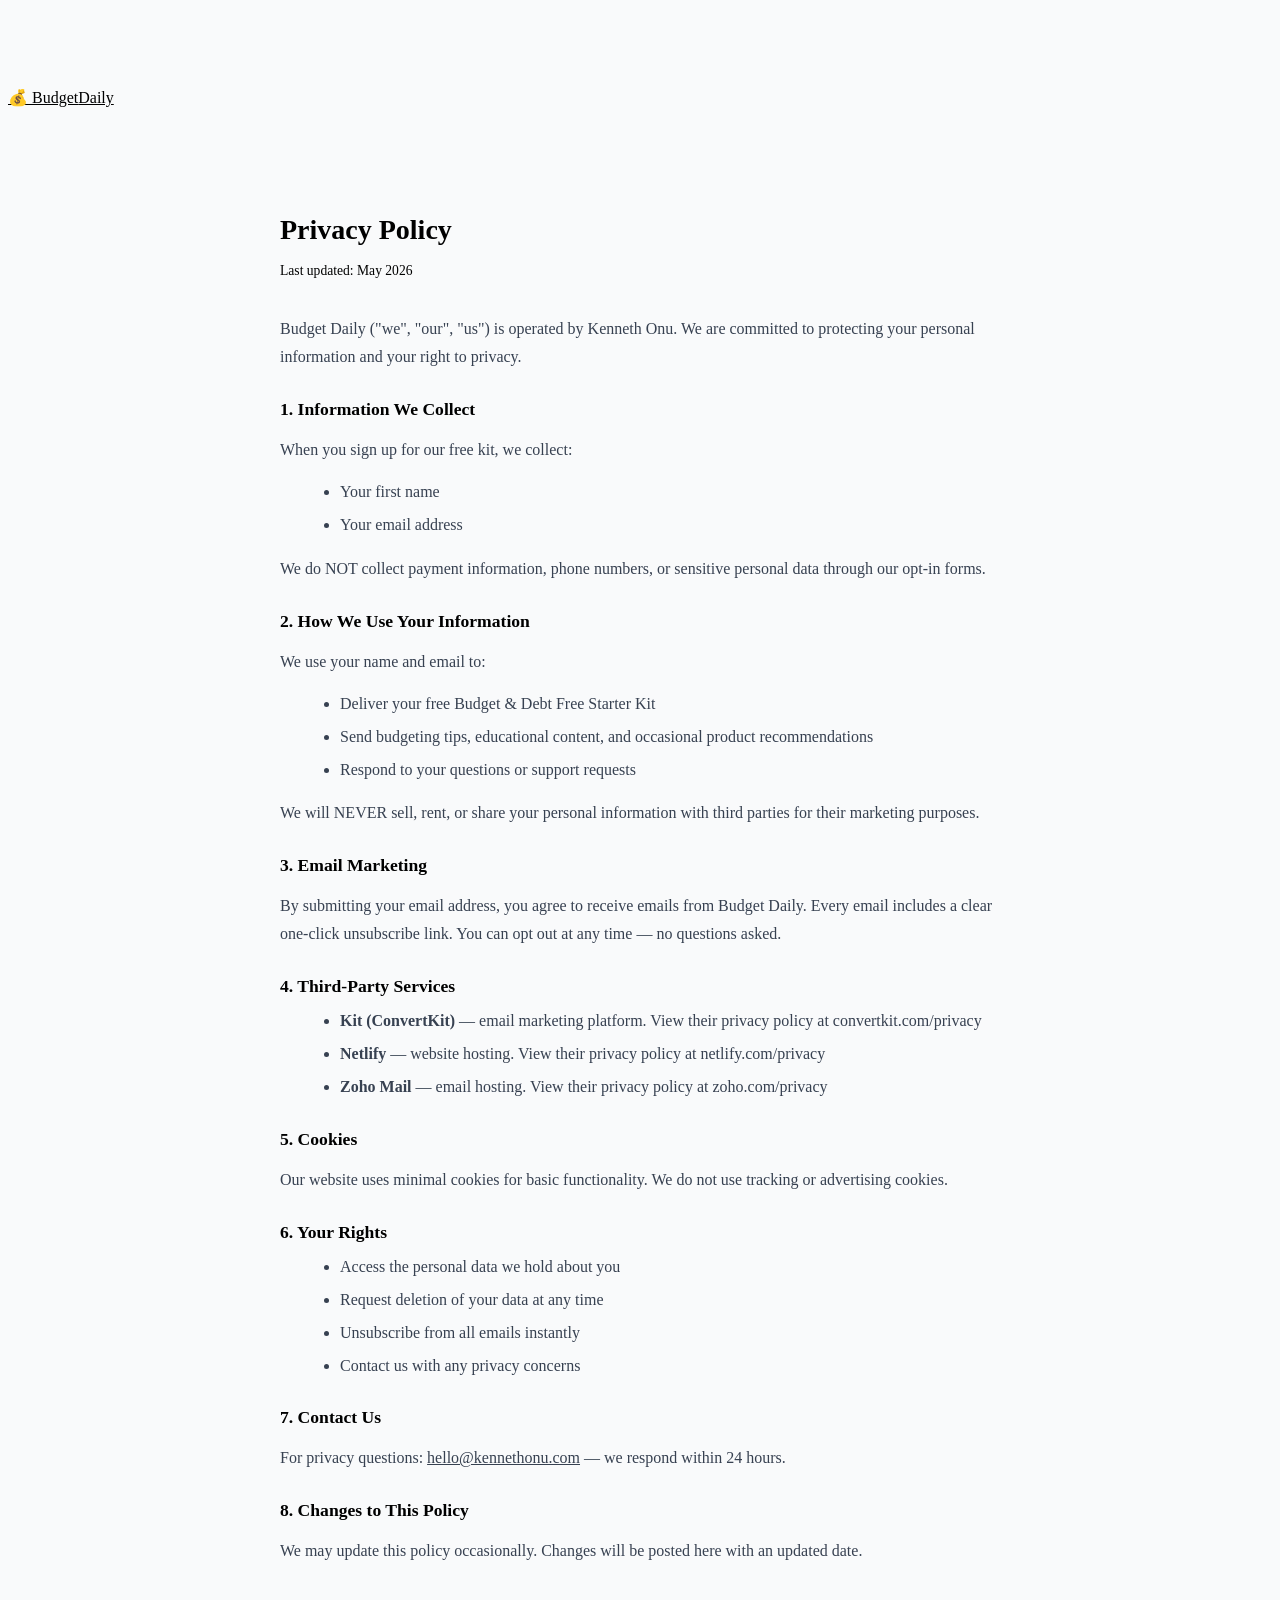
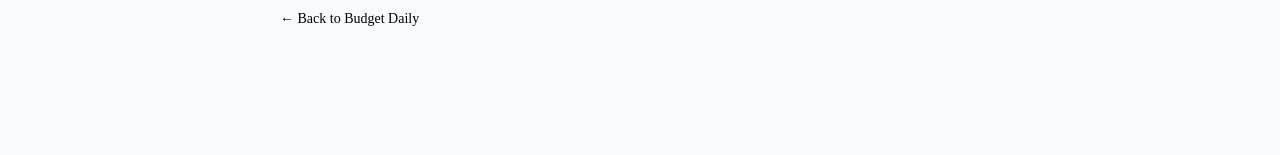
==== public/privacy/index.html @ 5ba5a033 "Initial page setup" ====
<!doctype html>
<html lang="en">
  <head>
    <meta charset="UTF-8" />
    <meta name="viewport" content="width=device-width, initial-scale=1.0" />
    <title>Privacy Policy — Budget Daily</title>
    <meta
      name="description"
      content="Privacy policy for Budget Daily by Kenneth Onu."
    />
    <link
      href="https://fonts.googleapis.com/css2?family=Poppins:wght@600;700;800&family=DM+Sans:wght@400;500&display=swap"
      rel="stylesheet"
    />
    <link rel="stylesheet" href="/assets/css/shared.css" />
    <link
      rel="icon"
      href="data:image/svg+xml,<svg xmlns='http://www.w3.org/2000/svg' viewBox='0 0 100 100'><text y='.9em' font-size='90'>💰</text></svg>"
    />
    <style>
      /* ── Page-specific styles (too small to warrant separate file) ── */
      body {
        background: #f9fafb;
        padding-top: 80px;
      }
      .doc-container {
        max-width: 720px;
        margin: 40px auto 80px;
        background: var(--white);
        border-radius: var(--radius-md);
        padding: 48px;
        box-shadow: var(--shadow-sm);
      }
      @media (max-width: 600px) {
        .doc-container {
          padding: 32px 24px;
        }
      }
      h1 {
        font-family: var(--font-heading);
        font-size: 1.75rem;
        font-weight: 800;
        margin-bottom: 8px;
      }
      h2 {
        font-family: var(--font-heading);
        font-size: 1.1rem;
        font-weight: 700;
        margin: 28px 0 10px;
        color: var(--green);
      }
      p {
        margin-bottom: 14px;
        color: #374151;
        line-height: 1.75;
      }
      ul {
        margin: 0 0 14px 20px;
        color: #374151;
      }
      li {
        margin-bottom: 6px;
        line-height: 1.7;
      }
      a {
        color: var(--green);
      }
      .updated {
        font-size: 0.85rem;
        color: var(--gray);
        margin-bottom: 32px;
      }
      .back-link {
        display: inline-flex;
        align-items: center;
        gap: 6px;
        color: var(--gray);
        text-decoration: none;
        font-size: 0.875rem;
        margin-top: 32px;
      }
      .back-link:hover {
        color: var(--green);
      }
    </style>
  </head>
  <body>
    <!-- Shared nav -->
    <nav class="nav">
      <a href="/starter-kit" class="nav-logo">💰 Budget<span>Daily</span></a>
    </nav>

    <div class="doc-container">
      <h1>Privacy Policy</h1>
      <p class="updated">Last updated: May 2026</p>

      <p>
        Budget Daily ("we", "our", "us") is operated by Kenneth Onu. We are
        committed to protecting your personal information and your right to
        privacy.
      </p>

      <h2>1. Information We Collect</h2>
      <p>When you sign up for our free kit, we collect:</p>
      <ul>
        <li>Your first name</li>
        <li>Your email address</li>
      </ul>
      <p>
        We do NOT collect payment information, phone numbers, or sensitive
        personal data through our opt-in forms.
      </p>

      <h2>2. How We Use Your Information</h2>
      <p>We use your name and email to:</p>
      <ul>
        <li>Deliver your free Budget &amp; Debt Free Starter Kit</li>
        <li>
          Send budgeting tips, educational content, and occasional product
          recommendations
        </li>
        <li>Respond to your questions or support requests</li>
      </ul>
      <p>
        We will NEVER sell, rent, or share your personal information with third
        parties for their marketing purposes.
      </p>

      <h2>3. Email Marketing</h2>
      <p>
        By submitting your email address, you agree to receive emails from
        Budget Daily. Every email includes a clear one-click unsubscribe link.
        You can opt out at any time — no questions asked.
      </p>

      <h2>4. Third-Party Services</h2>
      <ul>
        <li>
          <strong>Kit (ConvertKit)</strong> — email marketing platform. View
          their privacy policy at convertkit.com/privacy
        </li>
        <li>
          <strong>Netlify</strong> — website hosting. View their privacy policy
          at netlify.com/privacy
        </li>
        <li>
          <strong>Zoho Mail</strong> — email hosting. View their privacy policy
          at zoho.com/privacy
        </li>
      </ul>

      <h2>5. Cookies</h2>
      <p>
        Our website uses minimal cookies for basic functionality. We do not use
        tracking or advertising cookies.
      </p>

      <h2>6. Your Rights</h2>
      <ul>
        <li>Access the personal data we hold about you</li>
        <li>Request deletion of your data at any time</li>
        <li>Unsubscribe from all emails instantly</li>
        <li>Contact us with any privacy concerns</li>
      </ul>

      <h2>7. Contact Us</h2>
      <p>
        For privacy questions:
        <a href="mailto:hello@kennethonu.com">hello@kennethonu.com</a> — we
        respond within 24 hours.
      </p>

      <h2>8. Changes to This Policy</h2>
      <p>
        We may update this policy occasionally. Changes will be posted here with
        an updated date.
      </p>

      <a href="/starter-kit" class="back-link">← Back to Budget Daily</a>
    </div>

    <script src="/assets/js/shared.js"></script>
  </body>
</html>
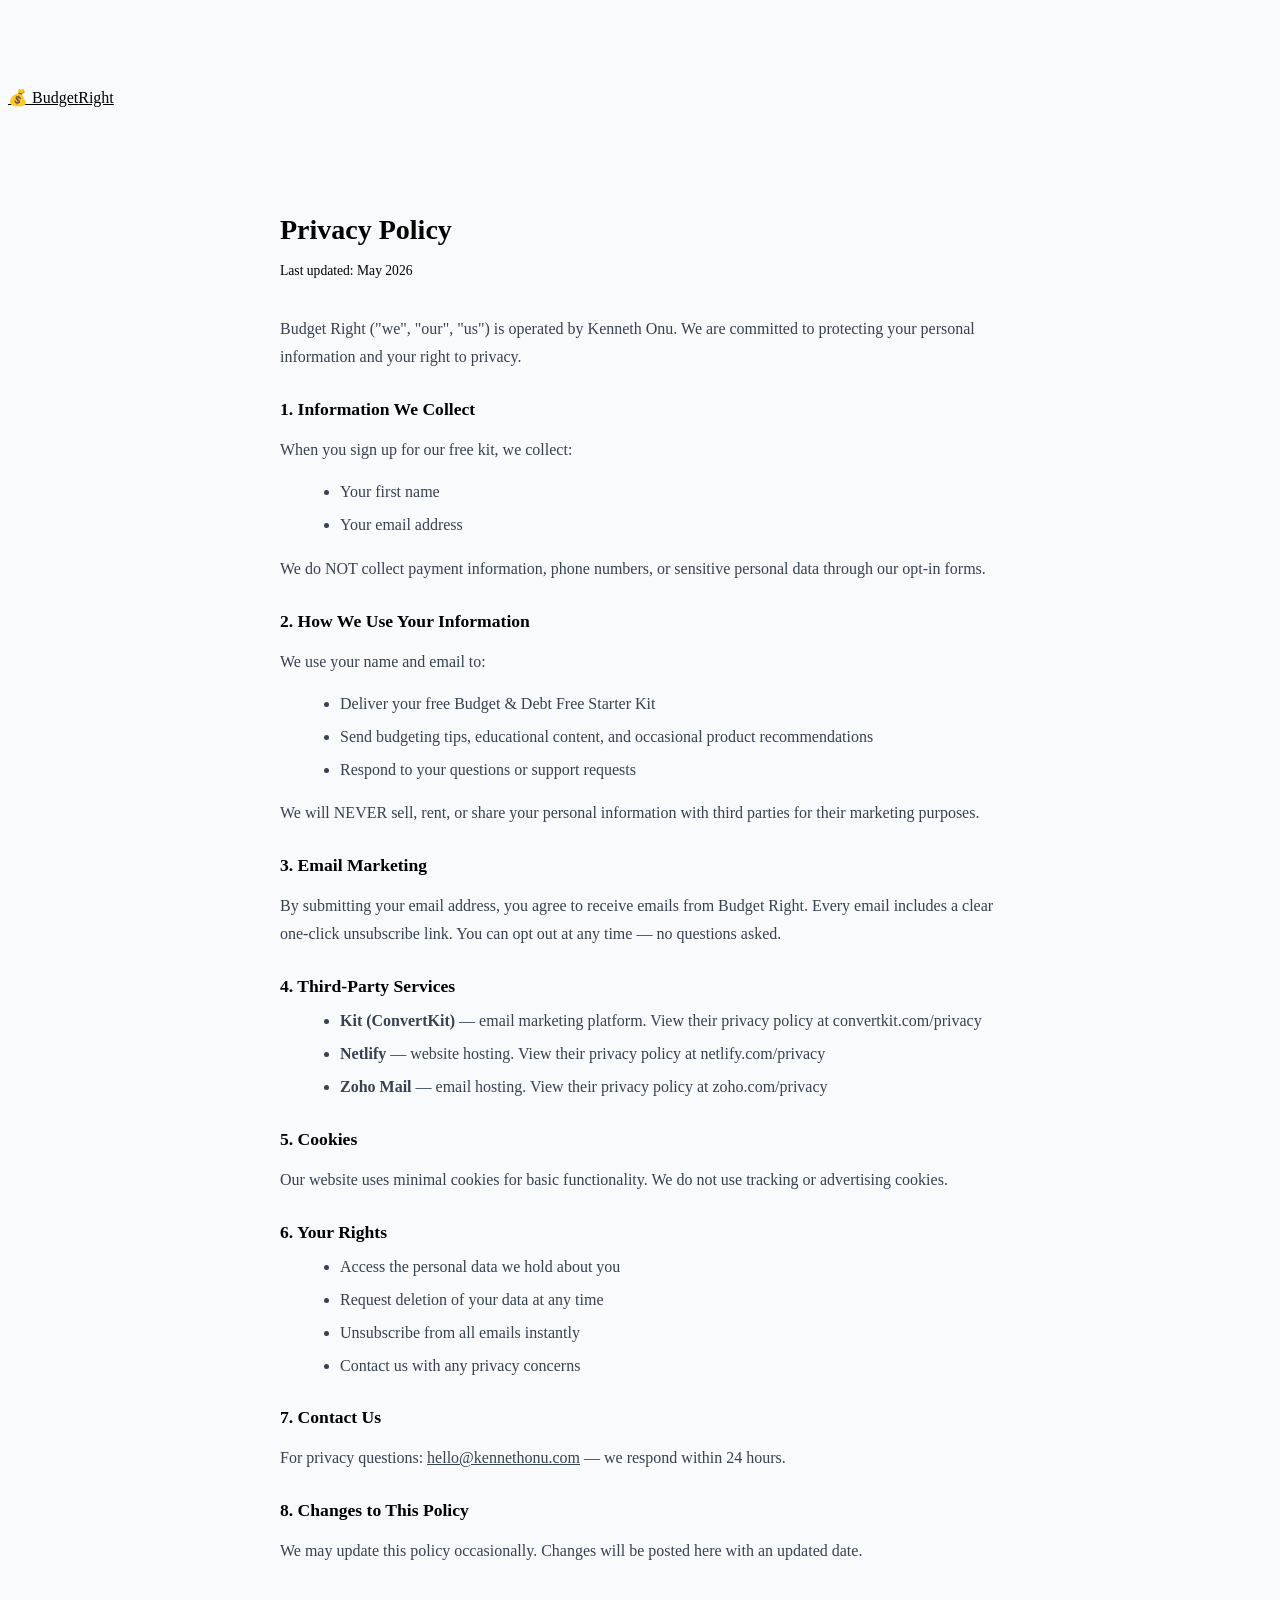
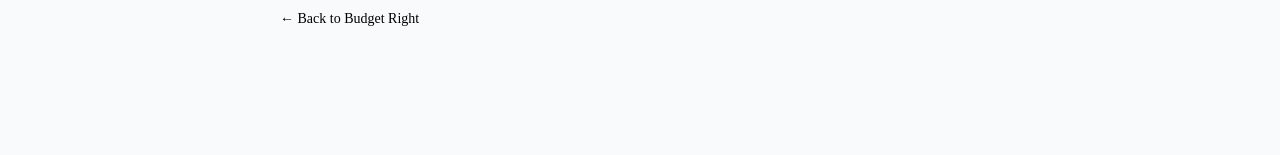
==== commit 215f3bc2: "updates privacy and terms" ====
--- a/public/privacy/index.html
+++ b/public/privacy/index.html
@@ -3,10 +3,10 @@
   <head>
     <meta charset="UTF-8" />
     <meta name="viewport" content="width=device-width, initial-scale=1.0" />
-    <title>Privacy Policy — Budget Daily</title>
+    <title>Privacy Policy — Budget Right</title>
     <meta
       name="description"
-      content="Privacy policy for Budget Daily by Kenneth Onu."
+      content="Privacy policy for Budget Right by Kenneth Onu."
     />
     <link
       href="https://fonts.googleapis.com/css2?family=Poppins:wght@600;700;800&family=DM+Sans:wght@400;500&display=swap"
@@ -87,7 +87,7 @@
   <body>
     <!-- Shared nav -->
     <nav class="nav">
-      <a href="/starter-kit" class="nav-logo">💰 Budget<span>Daily</span></a>
+      <a href="/starter-kit" class="nav-logo">💰 Budget<span>Right</span></a>
     </nav>
 
     <div class="doc-container">
@@ -95,7 +95,7 @@
       <p class="updated">Last updated: May 2026</p>
 
       <p>
-        Budget Daily ("we", "our", "us") is operated by Kenneth Onu. We are
+        Budget Right ("we", "our", "us") is operated by Kenneth Onu. We are
         committed to protecting your personal information and your right to
         privacy.
       </p>
@@ -129,7 +129,7 @@
       <h2>3. Email Marketing</h2>
       <p>
         By submitting your email address, you agree to receive emails from
-        Budget Daily. Every email includes a clear one-click unsubscribe link.
+        Budget Right. Every email includes a clear one-click unsubscribe link.
         You can opt out at any time — no questions asked.
       </p>
 
@@ -176,7 +176,7 @@
         an updated date.
       </p>
 
-      <a href="/starter-kit" class="back-link">← Back to Budget Daily</a>
+      <a href="/starter-kit" class="back-link">← Back to Budget Right</a>
     </div>
 
     <script src="/assets/js/shared.js"></script>
